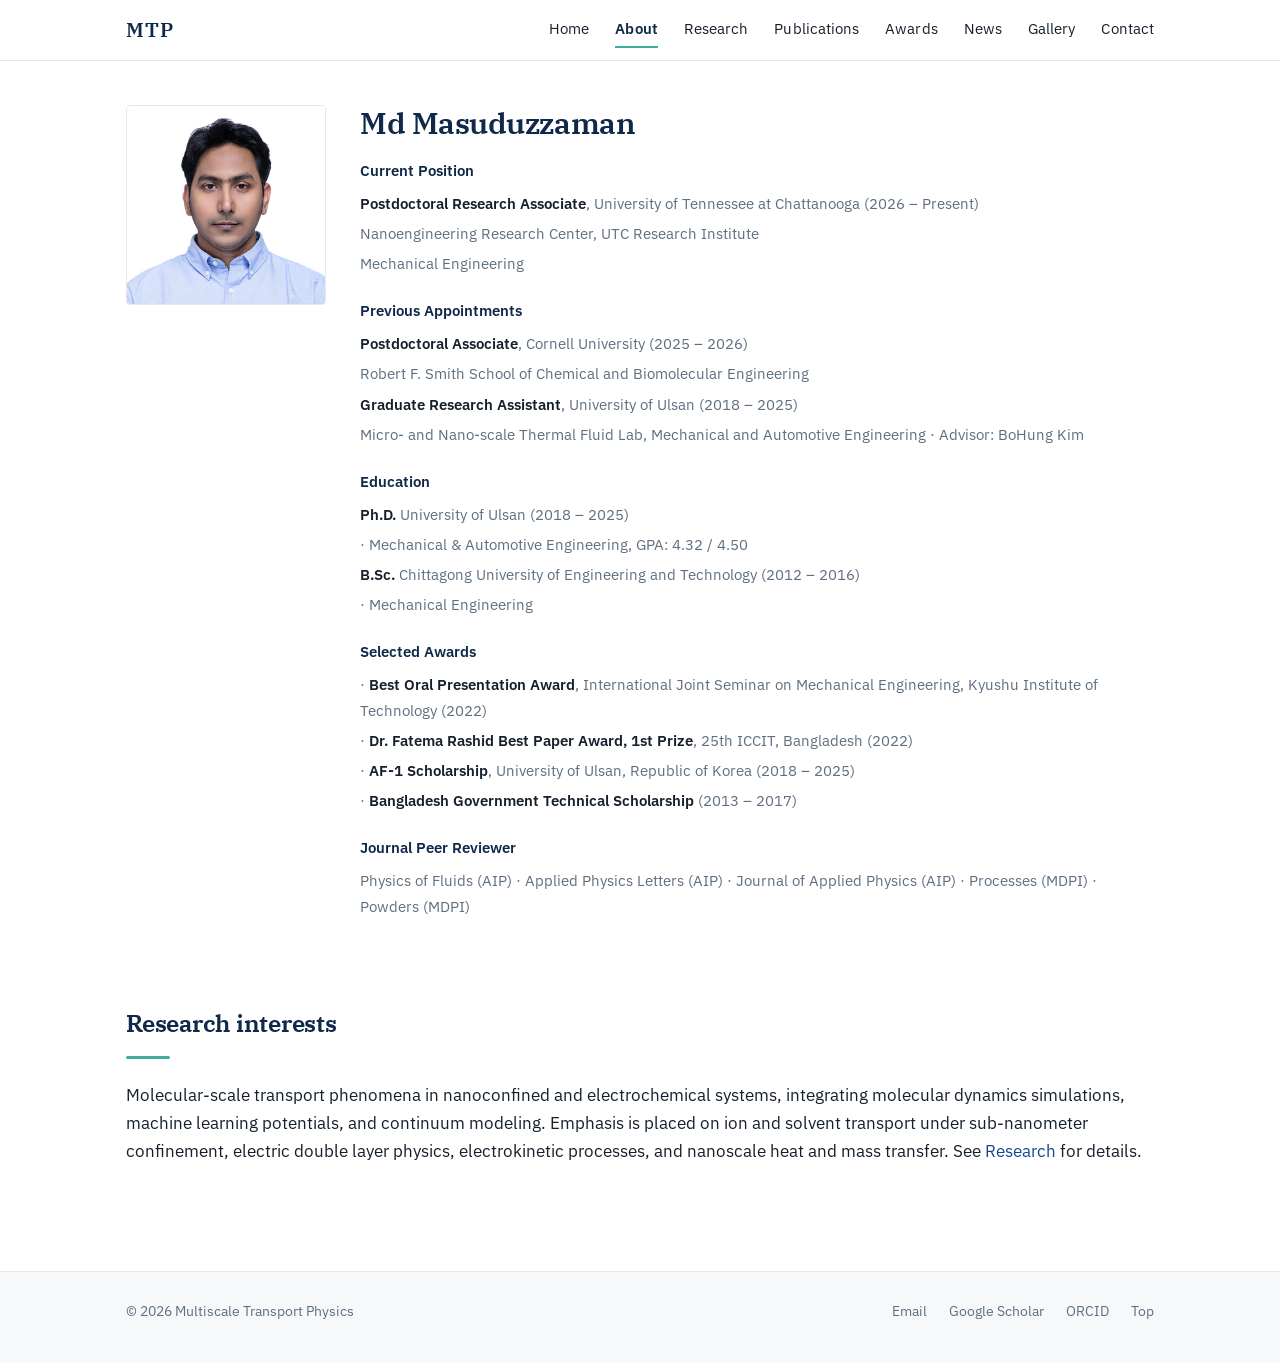
==== about.html @ 547126c2 "Add files via upload" ====
<!DOCTYPE html>
<html lang="en">
<head>
<meta charset="utf-8">
<meta name="viewport" content="width=device-width, initial-scale=1">
<title>About — Md Masuduzzaman</title>
<link rel="preconnect" href="https://fonts.googleapis.com">
<link rel="preconnect" href="https://fonts.gstatic.com" crossorigin>
<link href="https://fonts.googleapis.com/css2?family=IBM+Plex+Mono:wght@400;500&family=IBM+Plex+Sans:wght@400;500;600&family=IBM+Plex+Serif:wght@400;500;600&display=swap" rel="stylesheet">
<link rel="stylesheet" href="assets/style.css">
</head>
<body>

<header class="top">
  <nav>
    <a class="brand" href="index.html">MTP<span>Multiscale Transport Physics</span></a>
    <button id="menuBtn" aria-label="Menu">Menu</button>
    <div class="links" id="navLinks">
      <a href="index.html">Home</a>
      <a class="active" href="about.html">About</a>
      <a href="research.html">Research</a>
      <a href="publications.html">Publications</a>
      <a href="awards.html">Awards</a>
      <a href="news.html">News</a>
      <a href="gallery.html">Gallery</a>
      <a href="contact.html">Contact</a>
    </div>
  </nav>
</header>

<main>
  <div class="profile">
    <img src="images/portrait.jpg" alt="Md Masuduzzaman">
    <div>
      <h1>Md Masuduzzaman</h1>

      <div class="grp">
        <p class="label">Current Position</p>
        <p><b>Postdoctoral Research Associate</b>, University of Tennessee at Chattanooga (2026 – Present)</p>
        <p>Nanoengineering Research Center, UTC Research Institute</p>
        <p>Mechanical Engineering</p>
      </div>

      <div class="grp">
        <p class="label">Previous Appointments</p>
        <p><b>Postdoctoral Associate</b>, Cornell University (2025 – 2026)</p>
        <p>Robert F. Smith School of Chemical and Biomolecular Engineering</p>
        <p><b>Graduate Research Assistant</b>, University of Ulsan (2018 – 2025)</p>
        <p>Micro- and Nano-scale Thermal Fluid Lab, Mechanical and Automotive Engineering · Advisor: BoHung Kim</p>
      </div>

      <div class="grp">
        <p class="label">Education</p>
        <p><b>Ph.D.</b> University of Ulsan (2018 – 2025)</p>
        <p>· Mechanical &amp; Automotive Engineering, GPA: 4.32 / 4.50</p>
        <p><b>B.Sc.</b> Chittagong University of Engineering and Technology (2012 – 2016)</p>
        <p>· Mechanical Engineering</p>
      </div>

      <div class="grp">
        <p class="label">Selected Awards</p>
        <p>· <b>Best Oral Presentation Award</b>, International Joint Seminar on Mechanical Engineering, Kyushu Institute of Technology (2022)</p>
        <p>· <b>Dr. Fatema Rashid Best Paper Award, 1st Prize</b>, 25th ICCIT, Bangladesh (2022)</p>
        <p>· <b>AF-1 Scholarship</b>, University of Ulsan, Republic of Korea (2018 – 2025)</p>
        <p>· <b>Bangladesh Government Technical Scholarship</b> (2013 – 2017)</p>
      </div>

      <div class="grp">
        <p class="label">Journal Peer Reviewer</p>
        <p>Physics of Fluids (AIP) · Applied Physics Letters (AIP) · Journal of Applied Physics (AIP) · Processes (MDPI) · Powders (MDPI)</p>
      </div>
    </div>
  </div>

  <h2>Research interests</h2>
  <p>Molecular-scale transport phenomena in nanoconfined and electrochemical systems, integrating molecular dynamics simulations, machine learning potentials, and continuum modeling. Emphasis is placed on ion and solvent transport under sub-nanometer confinement, electric double layer physics, electrokinetic processes, and nanoscale heat and mass transfer. See <a href="research.html">Research</a> for details.</p>

</main>

<footer>
  <div class="fwrap">
    <span>© <span class="yr"></span> Multiscale Transport Physics</span>
    <a href="mailto:md-masuduzzaman@utc.edu">Email</a>
    <a href="https://scholar.google.com/citations?user=24VWKvkAAAAJ&hl=en">Google Scholar</a>
    <a href="https://orcid.org/0000-0002-1301-1601">ORCID</a>
    <a href="#">Top</a>
  </div>
</footer>

<script src="assets/site.js"></script>
</body>
</html>
---- assets/style.css ----
:root{
  --navy:#10294a;
  --ink:#16202c;
  --muted:#5f6f80;
  --line:#e4e8ed;
  --bg:#ffffff;
  --soft:#f6f8fa;
  --gold:#e8a020;
  --teal:#3fae9f;
  --link:#14498f;
  --maxw:1080px;
  --pad:26px;
}
*{box-sizing:border-box}
html{scroll-behavior:smooth}
body{margin:0;background:var(--bg);color:var(--ink);
  font-family:"IBM Plex Sans",system-ui,-apple-system,sans-serif;
  font-size:16.5px;line-height:1.7;-webkit-font-smoothing:antialiased}
a{color:var(--link);text-decoration:none}
a:hover{text-decoration:underline}
a:focus-visible,button:focus-visible{outline:2px solid var(--gold);outline-offset:3px}
img{max-width:100%;height:auto;display:block}

/* ================= header ================= */
header.top{position:sticky;top:0;z-index:40;background:rgba(255,255,255,.95);
  backdrop-filter:blur(10px);border-bottom:1px solid var(--line)}
nav{max-width:var(--maxw);margin:0 auto;padding:0 var(--pad);
  display:flex;align-items:center;gap:30px;min-height:60px}
nav .brand{margin-right:auto;color:var(--navy);font-family:"IBM Plex Serif",serif;
  font-weight:600;font-size:20px;letter-spacing:.04em}
nav .brand:hover{text-decoration:none}
nav .brand span{display:none}
nav .links{display:flex;gap:26px;flex-wrap:wrap}
nav .links a{font-size:14.5px;color:var(--ink);padding:5px 0;
  border-bottom:2px solid transparent;letter-spacing:.005em}
nav .links a:hover{color:var(--navy);text-decoration:none;border-bottom-color:var(--line)}
nav .links a.active{color:var(--navy);font-weight:600;border-bottom-color:var(--teal)}
#menuBtn{display:none;background:none;border:1px solid var(--line);border-radius:4px;
  color:var(--ink);padding:6px 12px;font-size:13px;cursor:pointer}
@media(max-width:860px){
  nav{flex-wrap:wrap;padding-bottom:8px}
  #menuBtn{display:block}
  nav .links{display:none;width:100%;flex-direction:column;gap:0;padding:4px 0 8px}
  nav .links.open{display:flex}
  nav .links a{padding:10px 0;border-bottom:1px solid var(--line)}
}

/* ================= hero ================= */
.hero{background:var(--bg);padding:64px 0 18px;text-align:center}
.hero .inner{max-width:900px;margin:0 auto;padding:0 var(--pad)}
.hero h1{font-size:clamp(1.9rem,5vw,3.1rem);font-weight:700;color:var(--navy);
  margin:0;letter-spacing:-.02em;line-height:1.15}
.hero .canvaswrap{margin:14px auto 0;max-width:640px}
.hero canvas{width:100%;height:190px;display:block;cursor:crosshair;touch-action:none}
@media(max-width:600px){.hero canvas{height:130px}}
.hero .divider{width:52px;height:3px;background:var(--teal);margin:18px auto 26px;
  border-radius:2px}
.hero .tagline{font-size:1.12rem;color:var(--muted);max-width:44ch;margin:0 auto;
  line-height:1.7}

/* ================= sections ================= */
main{max-width:var(--maxw);margin:0 auto;padding:0 var(--pad) 90px}
.page-head{padding:52px 0 28px;border-bottom:1px solid var(--line)}
.eyebrow{font-size:12.5px;letter-spacing:.18em;text-transform:uppercase;
  color:var(--teal);margin:0 0 12px;font-weight:600}
h1,h2,h3,h4{font-family:"IBM Plex Serif",serif;color:var(--navy)}
h1{font-size:clamp(1.9rem,4.4vw,2.6rem);font-weight:600;line-height:1.16;
  letter-spacing:-.015em;margin:0 0 16px}
h2{font-size:1.5rem;font-weight:600;margin:54px 0 0;letter-spacing:-.01em}
h2::after{content:"";display:block;width:44px;height:3px;background:var(--teal);margin:12px 0 22px;border-radius:2px}
h3{font-size:1.05rem;font-weight:600;margin:38px 0 14px;color:var(--ink)}
h4{font-size:1.05rem;font-weight:600;margin:0 0 8px}
.page-head h1{margin-top:0}
p{margin:0 0 16px}
.sub{color:var(--muted)}
.lede{font-size:1.1rem;color:var(--muted);margin:0;max-width:68ch}
.intro{max-width:70ch;padding:52px 0 0}
.intro p{font-size:1.1rem;color:var(--muted)}

/* ================= cards ================= */
.cards{display:grid;grid-template-columns:repeat(auto-fit,minmax(270px,1fr));gap:20px}
.card{border:1px solid var(--line);border-radius:8px;padding:26px;background:var(--bg);
  box-shadow:0 1px 2px rgba(16,41,74,.04);transition:box-shadow .18s ease,transform .18s ease}
.card:hover{box-shadow:0 6px 20px rgba(16,41,74,.08);transform:translateY(-2px)}
.card p{font-size:.95rem;color:var(--muted);margin:0}
.card img{border-radius:2px;margin:0 0 14px}
.card img.coverimg{aspect-ratio:3/4;object-fit:contain;background:#f2f5f8;border-radius:4px}
.tag{display:inline-block;font-size:11px;letter-spacing:.12em;text-transform:uppercase;
  color:var(--muted);margin-bottom:6px}

/* ================= lists ================= */
ul.plain{list-style:none;padding:0;margin:0}
ul.plain li{padding:18px 0;border-bottom:1px solid var(--line);font-size:.97rem}
ul.plain li:last-child{border-bottom:0}
ul.bul{padding-left:20px;margin:0 0 16px}
ul.bul li{margin-bottom:10px}
.authors{color:var(--muted)}
.venue{font-weight:600;color:var(--navy)}

ul.pubs li{display:grid;grid-template-columns:180px 1fr;gap:24px;align-items:start}
ul.pubs img{border:1px solid var(--line);border-radius:3px;background:#fff;
  width:100%;aspect-ratio:4/3;object-fit:contain;padding:7px}
@media(max-width:620px){ul.pubs li{grid-template-columns:1fr}ul.pubs img{max-width:300px}}

.news li{display:grid;grid-template-columns:130px 1fr;gap:18px}
.news .date{font-size:12.5px;letter-spacing:.06em;text-transform:uppercase;
  color:var(--teal);font-weight:600;padding-top:3px}
@media(max-width:620px){.news li{grid-template-columns:1fr;gap:4px}}

/* ================= timeline ================= */
.role{border-left:3px solid var(--line);padding:0 0 28px 24px;position:relative}
.role::before{content:"";position:absolute;left:-7px;top:9px;width:11px;height:11px;
  border-radius:50%;background:var(--teal)}
.role .when{font-size:12.5px;letter-spacing:.06em;text-transform:uppercase;
  color:var(--muted);font-weight:500}
.role .what{font-weight:600;color:var(--navy);margin:3px 0 2px}
.role .where{color:var(--muted);font-size:.95rem}

/* ================= media blocks ================= */
.lead{display:grid;grid-template-columns:190px 1fr;gap:28px;align-items:start}
.lead img{border:1px solid var(--line);border-radius:3px;width:100%;
  aspect-ratio:1/1;object-fit:cover}
@media(max-width:620px){.lead{grid-template-columns:1fr}.lead img{max-width:210px}}

.grid{display:grid;grid-template-columns:repeat(auto-fill,minmax(240px,1fr));gap:18px}
.grid figure{margin:0}
.grid img{border:1px solid var(--line);border-radius:3px;aspect-ratio:4/3;
  object-fit:contain;background:#fff;padding:7px}
.grid figcaption{font-size:.85rem;color:var(--muted);margin-top:8px}
.wide{border:1px solid var(--line);border-radius:3px;background:#fff;padding:10px}

.videos{display:grid;grid-template-columns:repeat(auto-fill,minmax(310px,1fr));gap:20px}
.videos figure{margin:0}
.videos .frame{position:relative;padding-top:56.25%;border:1px solid var(--line);
  border-radius:8px;overflow:hidden;background:#eef2f6}
.videos iframe{position:absolute;inset:0;width:100%;height:100%;border:0}
.videos figcaption{font-size:.85rem;color:var(--muted);margin-top:8px}

/* ================= panels ================= */
.panel{background:var(--soft);border:1px solid var(--line);border-left:3px solid var(--teal);
  border-radius:8px;padding:26px}
.panel .row{display:grid;grid-template-columns:130px 1fr;gap:14px;padding:8px 0;font-size:.96rem}
.panel .row b{color:var(--muted);font-size:12px;letter-spacing:.1em;
  text-transform:uppercase;font-weight:500;padding-top:4px}
@media(max-width:560px){.panel .row{grid-template-columns:1fr;gap:2px}}
.quote{font-family:"IBM Plex Serif",serif;font-size:1.1rem;font-style:italic;
  color:var(--muted);border-left:3px solid var(--teal);padding-left:20px;margin:48px 0 0}
.quote cite{display:block;font-style:normal;font-size:.82rem;
  font-family:"IBM Plex Sans",sans-serif;margin-top:8px;letter-spacing:.06em}

/* ================= footer ================= */
footer{border-top:1px solid var(--line);background:var(--soft)}
footer .fwrap{max-width:var(--maxw);margin:0 auto;padding:28px var(--pad) 40px;
  display:flex;gap:22px;flex-wrap:wrap;align-items:center;font-size:13.5px;color:var(--muted)}
footer .fwrap span:first-child{margin-right:auto}
footer a{color:var(--muted)}
footer a:hover{color:var(--navy)}

/* ================= journal logo strip ================= */
.logos{display:grid;grid-template-columns:repeat(5,1fr);gap:22px 30px;
  align-items:center;justify-items:center;margin:10px auto 30px;max-width:900px}
.logos a{display:flex;align-items:center;justify-content:center;height:62px;width:100%;
  transition:transform .18s ease}
.logos a:hover{transform:scale(1.06);text-decoration:none}
.logos img{max-height:50px;max-width:100%;width:auto;object-fit:contain}
@media(max-width:860px){.logos{grid-template-columns:repeat(3,1fr)}}
@media(max-width:520px){.logos{grid-template-columns:repeat(2,1fr)}
  .logos a{height:52px}.logos img{max-height:42px}}
.center-block{text-align:center}
.center-block h1,.center-block h2{text-align:center}
.center-block h2::after{margin-left:auto;margin-right:auto}
.scholar{display:inline-flex;align-items:center;gap:9px;font-size:1.02rem;
  border:1px solid var(--line);border-radius:999px;padding:9px 20px;color:var(--navy)}
.scholar:hover{text-decoration:none;border-color:var(--teal);background:var(--soft)}

/* ================= profile (people style) ================= */
.profile{display:grid;grid-template-columns:200px 1fr;gap:34px;align-items:start;
  padding:44px 0 8px}
.profile>img{border:1px solid var(--line);border-radius:4px;width:100%;
  aspect-ratio:1/1;object-fit:cover}
.profile h1{font-size:1.9rem;margin:0 0 18px}
.profile .grp{margin:0 0 22px}
.profile .grp .label{font-weight:600;color:var(--navy);font-size:.95rem;
  margin:0 0 6px;font-family:"IBM Plex Sans",sans-serif}
.profile .grp p{margin:0 0 4px;font-size:.96rem;color:var(--muted)}
.profile .grp p b{color:var(--ink);font-weight:600}
@media(max-width:660px){.profile{grid-template-columns:1fr;gap:22px}
  .profile>img{max-width:200px}}
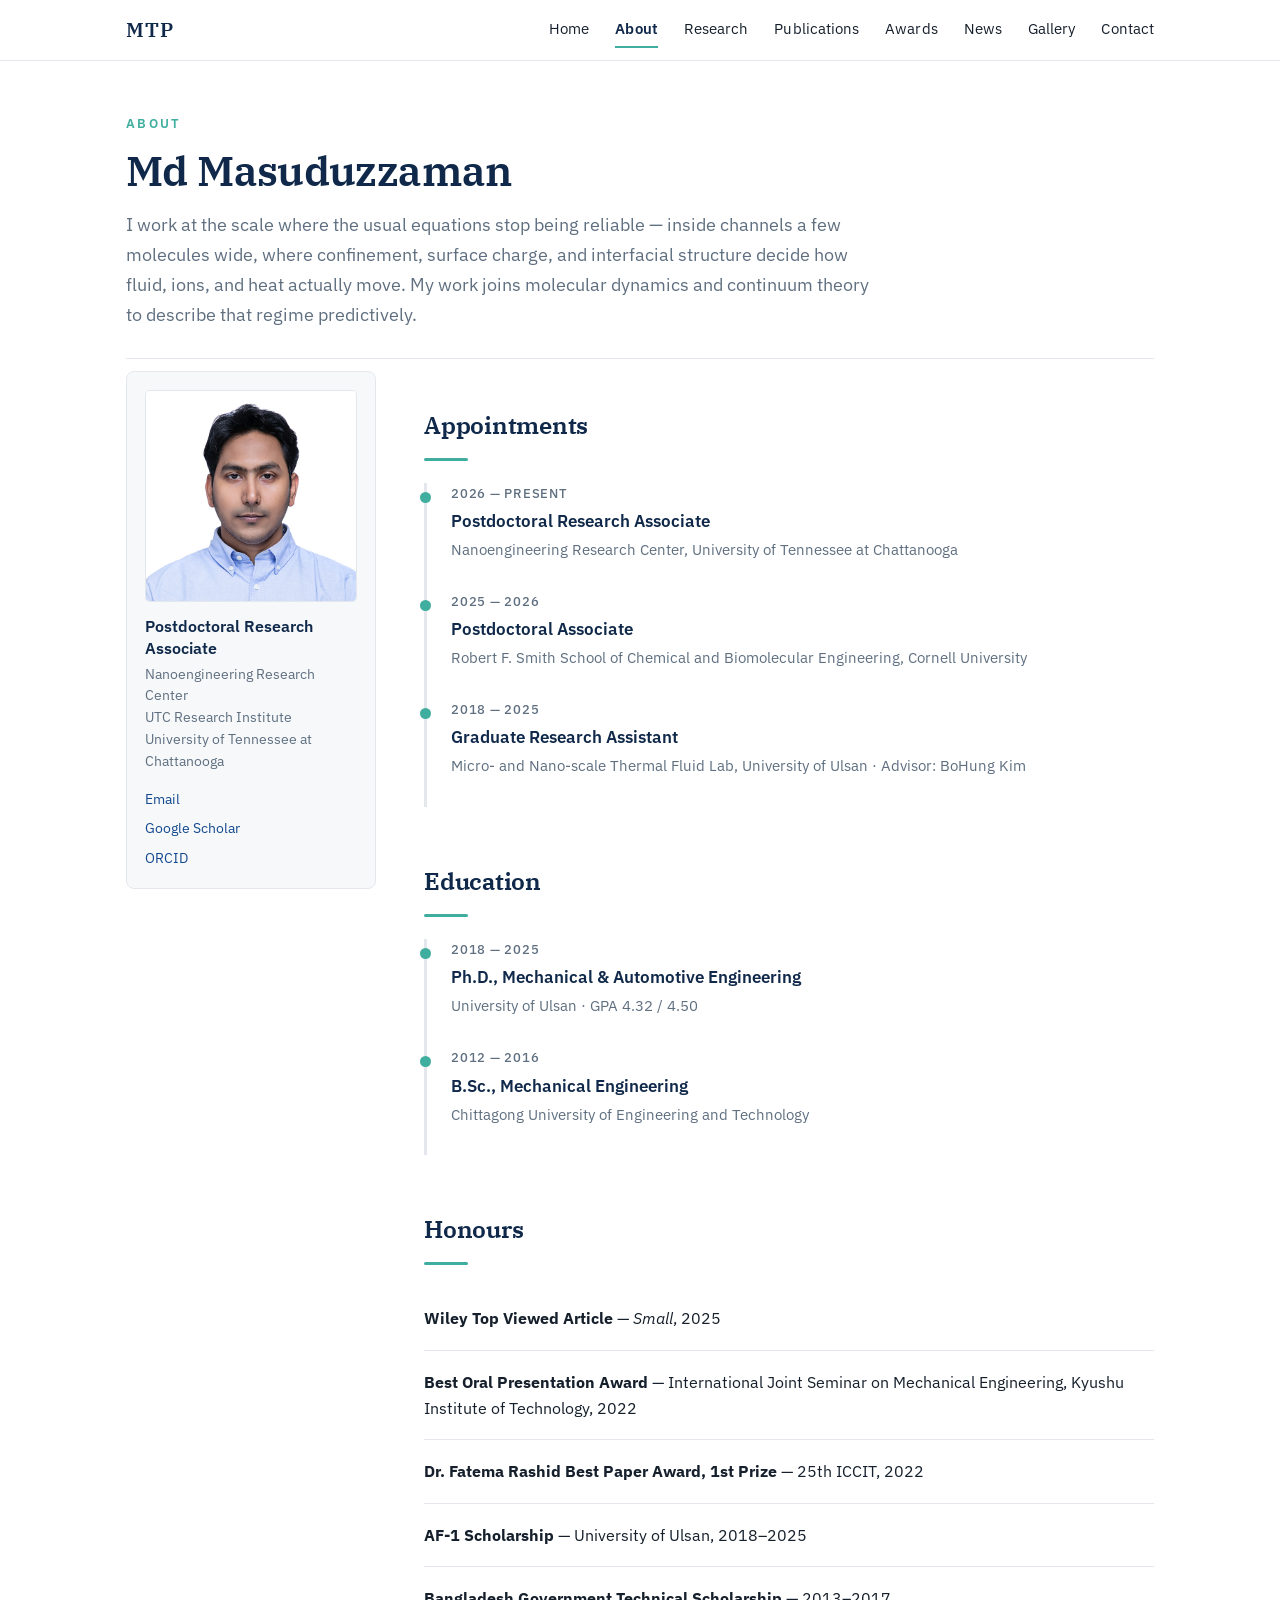
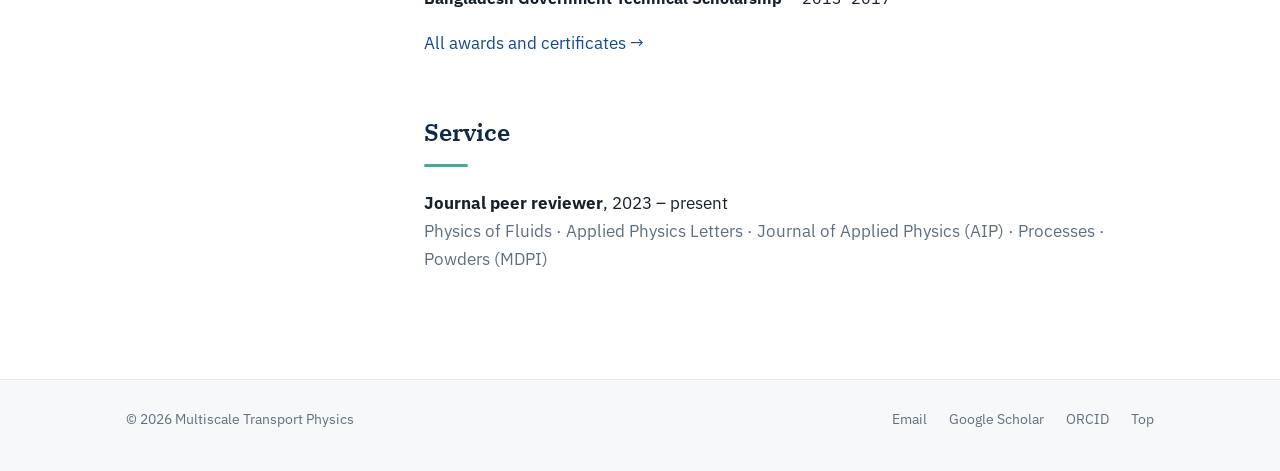
==== commit 37b48f67: "Add files via upload" ====
--- a/about.html
+++ b/about.html
@@ -29,51 +29,69 @@
 </header>
 
 <main>
-  <div class="profile">
-    <img src="images/portrait.jpg" alt="Md Masuduzzaman">
+  <div class="page-head">
+    <p class="eyebrow">About</p>
+    <h1>Md Masuduzzaman</h1>
+    <p class="lede">I work at the scale where the usual equations stop being reliable — inside channels a few molecules wide, where confinement, surface charge, and interfacial structure decide how fluid, ions, and heat actually move. My work joins molecular dynamics and continuum theory to describe that regime predictively.</p>
+  </div>
+
+  <div class="bio">
+    <aside class="idcard">
+      <img src="images/portrait.jpg" alt="Md Masuduzzaman">
+      <p class="pos">Postdoctoral Research Associate</p>
+      <p class="org">Nanoengineering Research Center<br>UTC Research Institute<br>University of Tennessee at Chattanooga</p>
+      <p class="links">
+        <a href="mailto:md-masuduzzaman@utc.edu">Email</a>
+        <a href="https://scholar.google.com/citations?user=24VWKvkAAAAJ&hl=en">Google Scholar</a>
+        <a href="https://orcid.org/0000-0002-1301-1601">ORCID</a>
+      </p>
+    </aside>
+
     <div>
-      <h1>Md Masuduzzaman</h1>
-
-      <div class="grp">
-        <p class="label">Current Position</p>
-        <p><b>Postdoctoral Research Associate</b>, University of Tennessee at Chattanooga (2026 – Present)</p>
-        <p>Nanoengineering Research Center, UTC Research Institute</p>
-        <p>Mechanical Engineering</p>
+      <h2>Appointments</h2>
+      <div class="role">
+        <div class="when">2026 — Present</div>
+        <div class="what">Postdoctoral Research Associate</div>
+        <div class="where">Nanoengineering Research Center, University of Tennessee at Chattanooga</div>
+      </div>
+      <div class="role">
+        <div class="when">2025 — 2026</div>
+        <div class="what">Postdoctoral Associate</div>
+        <div class="where">Robert F. Smith School of Chemical and Biomolecular Engineering, Cornell University</div>
+      </div>
+      <div class="role">
+        <div class="when">2018 — 2025</div>
+        <div class="what">Graduate Research Assistant</div>
+        <div class="where">Micro- and Nano-scale Thermal Fluid Lab, University of Ulsan · Advisor: BoHung Kim</div>
       </div>
 
-      <div class="grp">
-        <p class="label">Previous Appointments</p>
-        <p><b>Postdoctoral Associate</b>, Cornell University (2025 – 2026)</p>
-        <p>Robert F. Smith School of Chemical and Biomolecular Engineering</p>
-        <p><b>Graduate Research Assistant</b>, University of Ulsan (2018 – 2025)</p>
-        <p>Micro- and Nano-scale Thermal Fluid Lab, Mechanical and Automotive Engineering · Advisor: BoHung Kim</p>
+      <h2>Education</h2>
+      <div class="role">
+        <div class="when">2018 — 2025</div>
+        <div class="what">Ph.D., Mechanical &amp; Automotive Engineering</div>
+        <div class="where">University of Ulsan · GPA 4.32 / 4.50</div>
+      </div>
+      <div class="role">
+        <div class="when">2012 — 2016</div>
+        <div class="what">B.Sc., Mechanical Engineering</div>
+        <div class="where">Chittagong University of Engineering and Technology</div>
       </div>
 
-      <div class="grp">
-        <p class="label">Education</p>
-        <p><b>Ph.D.</b> University of Ulsan (2018 – 2025)</p>
-        <p>· Mechanical &amp; Automotive Engineering, GPA: 4.32 / 4.50</p>
-        <p><b>B.Sc.</b> Chittagong University of Engineering and Technology (2012 – 2016)</p>
-        <p>· Mechanical Engineering</p>
-      </div>
+      <h2>Honours</h2>
+      <ul class="plain">
+        <li><strong>Wiley Top Viewed Article</strong> — <em>Small</em>, 2025</li>
+        <li><strong>Best Oral Presentation Award</strong> — International Joint Seminar on Mechanical Engineering, Kyushu Institute of Technology, 2022</li>
+        <li><strong>Dr. Fatema Rashid Best Paper Award, 1st Prize</strong> — 25th ICCIT, 2022</li>
+        <li><strong>AF-1 Scholarship</strong> — University of Ulsan, 2018–2025</li>
+        <li><strong>Bangladesh Government Technical Scholarship</strong> — 2013–2017</li>
+      </ul>
+      <p><a href="awards.html">All awards and certificates →</a></p>
 
-      <div class="grp">
-        <p class="label">Selected Awards</p>
-        <p>· <b>Best Oral Presentation Award</b>, International Joint Seminar on Mechanical Engineering, Kyushu Institute of Technology (2022)</p>
-        <p>· <b>Dr. Fatema Rashid Best Paper Award, 1st Prize</b>, 25th ICCIT, Bangladesh (2022)</p>
-        <p>· <b>AF-1 Scholarship</b>, University of Ulsan, Republic of Korea (2018 – 2025)</p>
-        <p>· <b>Bangladesh Government Technical Scholarship</b> (2013 – 2017)</p>
-      </div>
-
-      <div class="grp">
-        <p class="label">Journal Peer Reviewer</p>
-        <p>Physics of Fluids (AIP) · Applied Physics Letters (AIP) · Journal of Applied Physics (AIP) · Processes (MDPI) · Powders (MDPI)</p>
-      </div>
+      <h2>Service</h2>
+      <p><strong>Journal peer reviewer</strong>, 2023 – present<br>
+      <span class="sub">Physics of Fluids · Applied Physics Letters · Journal of Applied Physics (AIP) · Processes · Powders (MDPI)</span></p>
     </div>
   </div>
-
-  <h2>Research interests</h2>
-  <p>Molecular-scale transport phenomena in nanoconfined and electrochemical systems, integrating molecular dynamics simulations, machine learning potentials, and continuum modeling. Emphasis is placed on ion and solvent transport under sub-nanometer confinement, electric double layer physics, electrokinetic processes, and nanoscale heat and mass transfer. See <a href="research.html">Research</a> for details.</p>
 
 </main>
 
--- a/assets/style.css
+++ b/assets/style.css
@@ -99,8 +99,11 @@
 
 ul.pubs li{display:grid;grid-template-columns:180px 1fr;gap:24px;align-items:start}
 ul.pubs img{border:1px solid var(--line);border-radius:3px;background:#fff;
-  width:100%;aspect-ratio:4/3;object-fit:contain;padding:7px}
-@media(max-width:620px){ul.pubs li{grid-template-columns:1fr}ul.pubs img{max-width:300px}}
+  width:100%;aspect-ratio:4/3;object-fit:cover;display:block}
+ul.pubs .nofig{display:block;width:100%;aspect-ratio:4/3;border:1px dashed var(--line);
+  border-radius:3px;background:var(--soft)}
+@media(max-width:620px){ul.pubs li{grid-template-columns:1fr}ul.pubs img{max-width:300px}
+  ul.pubs .nofig{display:none}}
 
 .news li{display:grid;grid-template-columns:130px 1fr;gap:18px}
 .news .date{font-size:12.5px;letter-spacing:.06em;text-transform:uppercase;
@@ -125,8 +128,14 @@
 .grid{display:grid;grid-template-columns:repeat(auto-fill,minmax(240px,1fr));gap:18px}
 .grid figure{margin:0}
 .grid img{border:1px solid var(--line);border-radius:3px;aspect-ratio:4/3;
-  object-fit:contain;background:#fff;padding:7px}
-.grid figcaption{font-size:.85rem;color:var(--muted);margin-top:8px}
+  object-fit:cover;background:#fff;width:100%;display:block}
+.grid figcaption{font-size:.88rem;margin-top:10px;line-height:1.45}
+.grid figcaption a{color:var(--ink);font-weight:500;display:block}
+.grid figcaption a:hover{color:var(--link)}
+.grid figcaption .meta{display:block;color:var(--muted);font-size:.8rem;
+  letter-spacing:.03em;margin-top:4px}
+.grid a{display:block}
+.grid a:hover img{border-color:var(--teal)}
 .wide{border:1px solid var(--line);border-radius:3px;background:#fff;padding:10px}
 
 .videos{display:grid;grid-template-columns:repeat(auto-fill,minmax(310px,1fr));gap:20px}
@@ -186,3 +195,20 @@
 .profile .grp p b{color:var(--ink);font-weight:600}
 @media(max-width:660px){.profile{grid-template-columns:1fr;gap:22px}
   .profile>img{max-width:200px}}
+
+/* ================= about page ================= */
+.bio{display:grid;grid-template-columns:250px 1fr;gap:48px;align-items:start;padding-top:12px}
+.bio h2:first-child{margin-top:34px}
+.idcard{position:sticky;top:84px;border:1px solid var(--line);border-radius:8px;
+  padding:18px;background:var(--soft)}
+.idcard img{border-radius:5px;width:100%;aspect-ratio:1/1;object-fit:cover;
+  border:1px solid var(--line);background:#fff}
+.idcard .pos{font-weight:600;color:var(--navy);margin:14px 0 4px;font-size:.97rem;line-height:1.4}
+.idcard .org{color:var(--muted);font-size:.88rem;line-height:1.55;margin:0 0 14px}
+.idcard .links{margin:0;display:flex;flex-direction:column;gap:5px;font-size:.9rem}
+@media(max-width:820px){
+  .bio{grid-template-columns:1fr;gap:28px}
+  .idcard{position:static;display:grid;grid-template-columns:130px 1fr;gap:18px;align-items:start}
+  .idcard img{grid-row:span 3}
+  .idcard .pos{margin-top:0}
+}
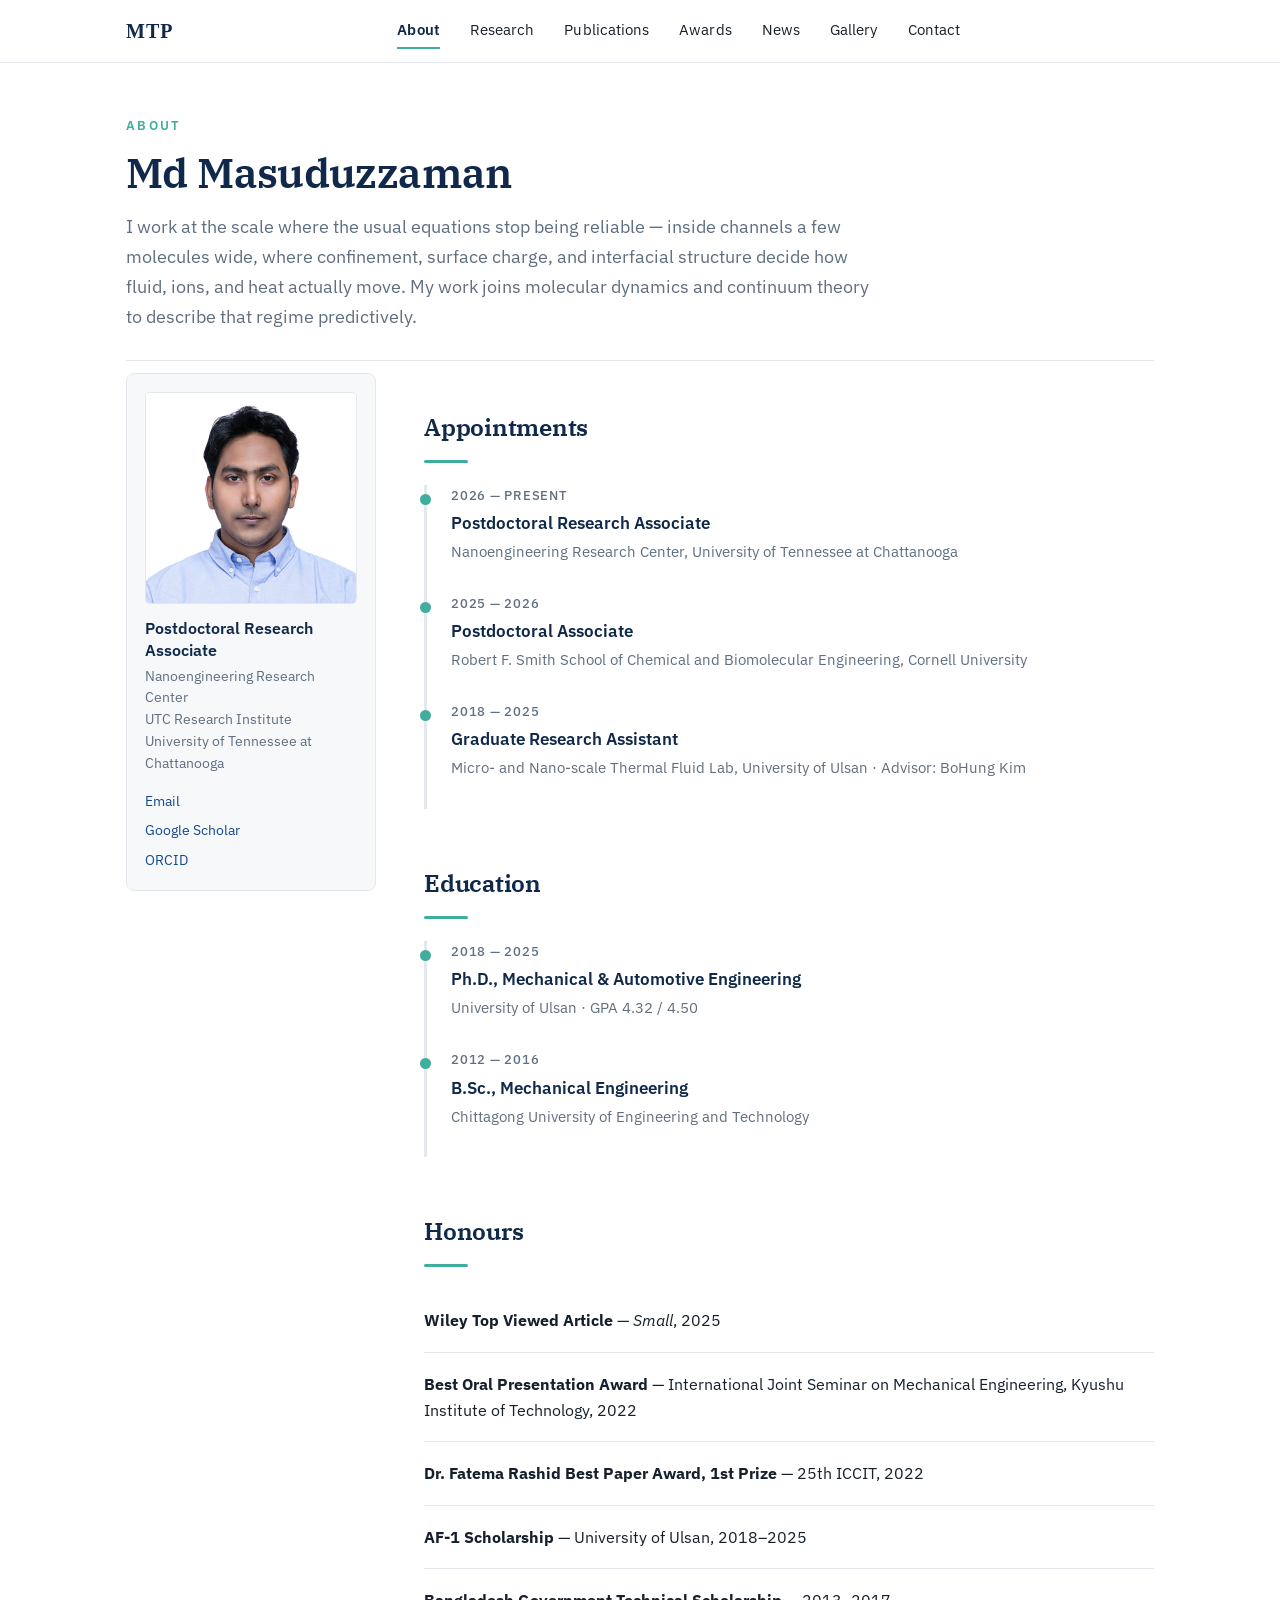
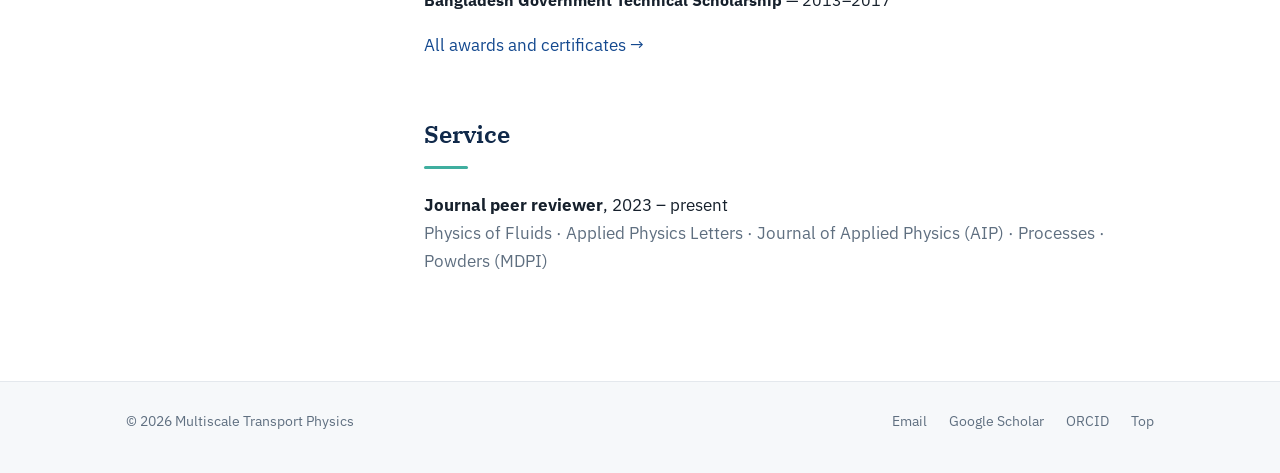
==== commit 874a8af5: "Add files via upload" ====
--- a/about.html
+++ b/about.html
@@ -16,7 +16,6 @@
     <a class="brand" href="index.html">MTP<span>Multiscale Transport Physics</span></a>
     <button id="menuBtn" aria-label="Menu">Menu</button>
     <div class="links" id="navLinks">
-      <a href="index.html">Home</a>
       <a class="active" href="about.html">About</a>
       <a href="research.html">Research</a>
       <a href="publications.html">Publications</a>
--- a/assets/style.css
+++ b/assets/style.css
@@ -25,12 +25,12 @@
 header.top{position:sticky;top:0;z-index:40;background:rgba(255,255,255,.95);
   backdrop-filter:blur(10px);border-bottom:1px solid var(--line)}
 nav{max-width:var(--maxw);margin:0 auto;padding:0 var(--pad);
-  display:flex;align-items:center;gap:30px;min-height:60px}
-nav .brand{margin-right:auto;color:var(--navy);font-family:"IBM Plex Serif",serif;
-  font-weight:600;font-size:20px;letter-spacing:.04em}
+  display:flex;align-items:center;gap:30px;min-height:62px;position:relative}
+nav .brand{color:var(--navy);font-family:"IBM Plex Serif",serif;
+  font-weight:700;font-size:20px;letter-spacing:.05em}
 nav .brand:hover{text-decoration:none}
 nav .brand span{display:none}
-nav .links{display:flex;gap:26px;flex-wrap:wrap}
+nav .links{display:flex;gap:30px;flex-wrap:wrap;margin:0 auto}
 nav .links a{font-size:14.5px;color:var(--ink);padding:5px 0;
   border-bottom:2px solid transparent;letter-spacing:.005em}
 nav .links a:hover{color:var(--navy);text-decoration:none;border-bottom-color:var(--line)}
@@ -129,6 +129,7 @@
 .grid figure{margin:0}
 .grid img{border:1px solid var(--line);border-radius:3px;aspect-ratio:4/3;
   object-fit:cover;background:#fff;width:100%;display:block}
+.grid img.coverfig{aspect-ratio:3/4;object-fit:contain;background:#f2f5f8;padding:8px}
 .grid figcaption{font-size:.88rem;margin-top:10px;line-height:1.45}
 .grid figcaption a{color:var(--ink);font-weight:500;display:block}
 .grid figcaption a:hover{color:var(--link)}
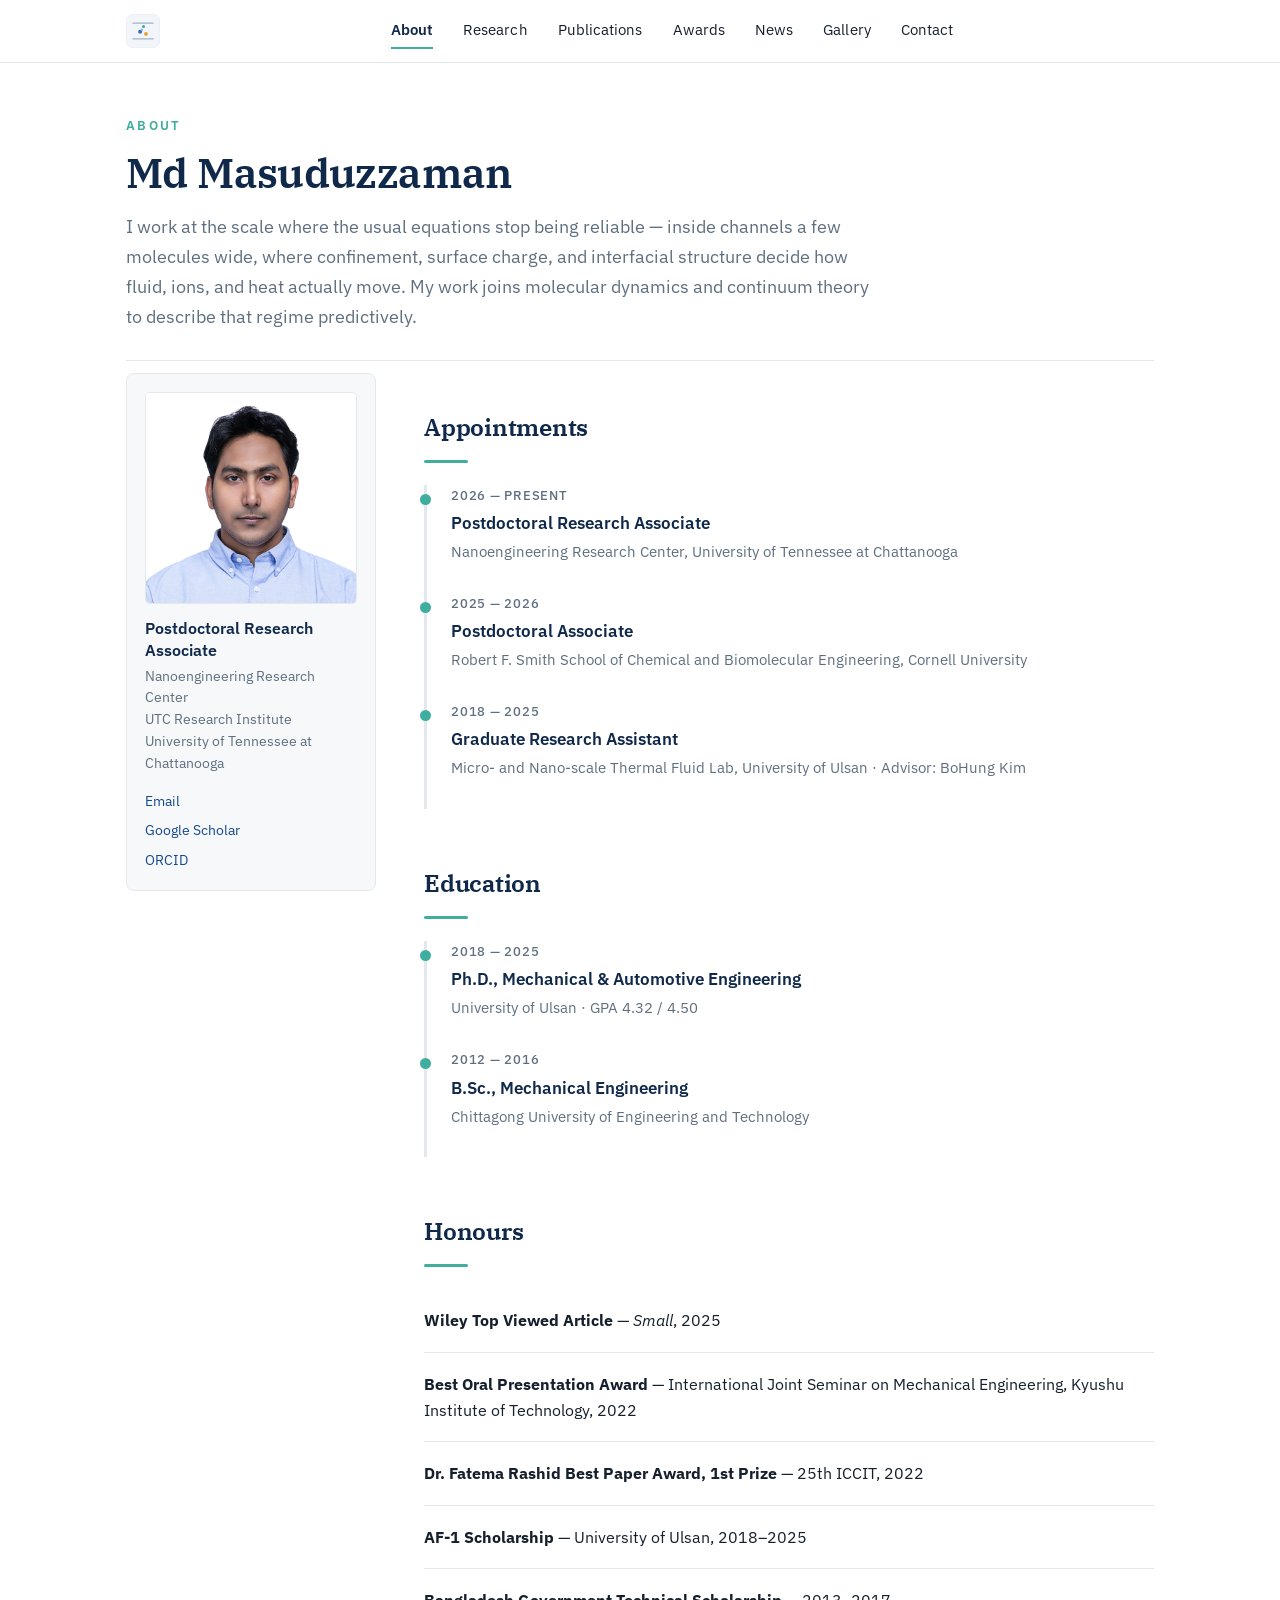
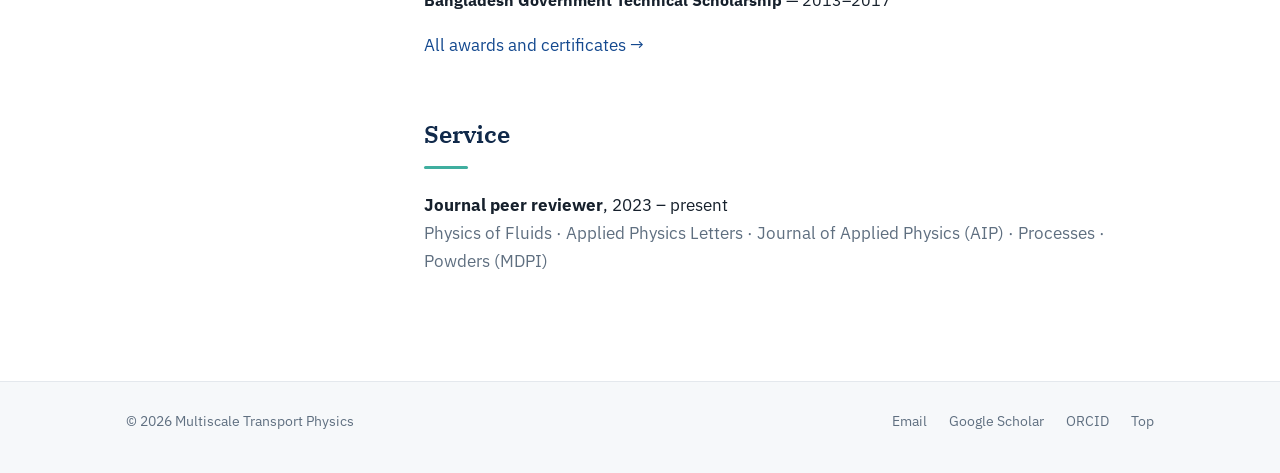
==== commit 8bf13426: "Add files via upload" ====
--- a/about.html
+++ b/about.html
@@ -4,6 +4,10 @@
 <meta charset="utf-8">
 <meta name="viewport" content="width=device-width, initial-scale=1">
 <title>About — Md Masuduzzaman</title>
+<link rel="icon" href="favicon.ico" sizes="any">
+<link rel="icon" href="favicon.svg" type="image/svg+xml">
+<link rel="apple-touch-icon" href="apple-touch-icon.png">
+<meta name="theme-color" content="#10294a">
 <link rel="preconnect" href="https://fonts.googleapis.com">
 <link rel="preconnect" href="https://fonts.gstatic.com" crossorigin>
 <link href="https://fonts.googleapis.com/css2?family=IBM+Plex+Mono:wght@400;500&family=IBM+Plex+Sans:wght@400;500;600&family=IBM+Plex+Serif:wght@400;500;600&display=swap" rel="stylesheet">
@@ -13,7 +17,33 @@
 
 <header class="top">
   <nav>
-    <a class="brand" href="index.html">MTP<span>Multiscale Transport Physics</span></a>
+    <a class="brand" href="index.html">
+<svg class="logo" viewBox="0 0 120 120" xmlns="http://www.w3.org/2000/svg" role="img" aria-label="MTP">
+  <rect x="1" y="1" width="118" height="118" rx="24" fill="#f2f6fa" stroke="#d8e2ec" stroke-width="1.5"/>
+  <rect x="22" y="30" width="76" height="4" rx="2" fill="#9db4cc"/>
+  <rect x="22" y="86" width="76" height="4" rx="2" fill="#9db4cc"/>
+  <clipPath id="mtpch"><rect x="22" y="34" width="76" height="52"/></clipPath>
+  <g clip-path="url(#mtpch)">
+    <circle cx="30" cy="48" r="7" fill="#2f6fd0">
+      <animate attributeName="cx" values="22;98;22" dur="7s" repeatCount="indefinite"/>
+      <animate attributeName="cy" values="48;66;48" dur="3.1s" repeatCount="indefinite"/>
+    </circle>
+    <circle cx="70" cy="70" r="5.5" fill="#3fae9f">
+      <animate attributeName="cx" values="98;22;98" dur="5.4s" repeatCount="indefinite"/>
+      <animate attributeName="cy" values="70;44;70" dur="2.6s" repeatCount="indefinite"/>
+    </circle>
+    <circle cx="55" cy="56" r="6.5" fill="#e8a020">
+      <animate attributeName="cx" values="50;98;22;50" dur="9s" repeatCount="indefinite"/>
+      <animate attributeName="cy" values="56;72;46;56" dur="4.3s" repeatCount="indefinite"/>
+    </circle>
+    <circle cx="40" cy="76" r="4" fill="#7fb2f0">
+      <animate attributeName="cx" values="80;22;80" dur="6.2s" repeatCount="indefinite"/>
+      <animate attributeName="cy" values="76;48;76" dur="3.6s" repeatCount="indefinite"/>
+    </circle>
+  </g>
+</svg>
+      <span class="wordmark">MTP</span>
+    </a>
     <button id="menuBtn" aria-label="Menu">Menu</button>
     <div class="links" id="navLinks">
       <a class="active" href="about.html">About</a>
--- a/assets/style.css
+++ b/assets/style.css
@@ -26,8 +26,12 @@
   backdrop-filter:blur(10px);border-bottom:1px solid var(--line)}
 nav{max-width:var(--maxw);margin:0 auto;padding:0 var(--pad);
   display:flex;align-items:center;gap:30px;min-height:62px;position:relative}
-nav .brand{color:var(--navy);font-family:"IBM Plex Serif",serif;
-  font-weight:700;font-size:20px;letter-spacing:.05em}
+nav .brand{display:flex;align-items:center;gap:11px;color:var(--navy);text-decoration:none}
+nav .brand:hover{text-decoration:none}
+nav .logo{width:34px;height:34px;display:block;flex:0 0 auto}
+nav .wordmark{font-family:"IBM Plex Serif",serif;font-weight:700;font-size:20px;
+  letter-spacing:.05em;line-height:1}
+@media (prefers-reduced-motion:reduce){nav .logo animate{display:none}}
 nav .brand:hover{text-decoration:none}
 nav .brand span{display:none}
 nav .links{display:flex;gap:30px;flex-wrap:wrap;margin:0 auto}
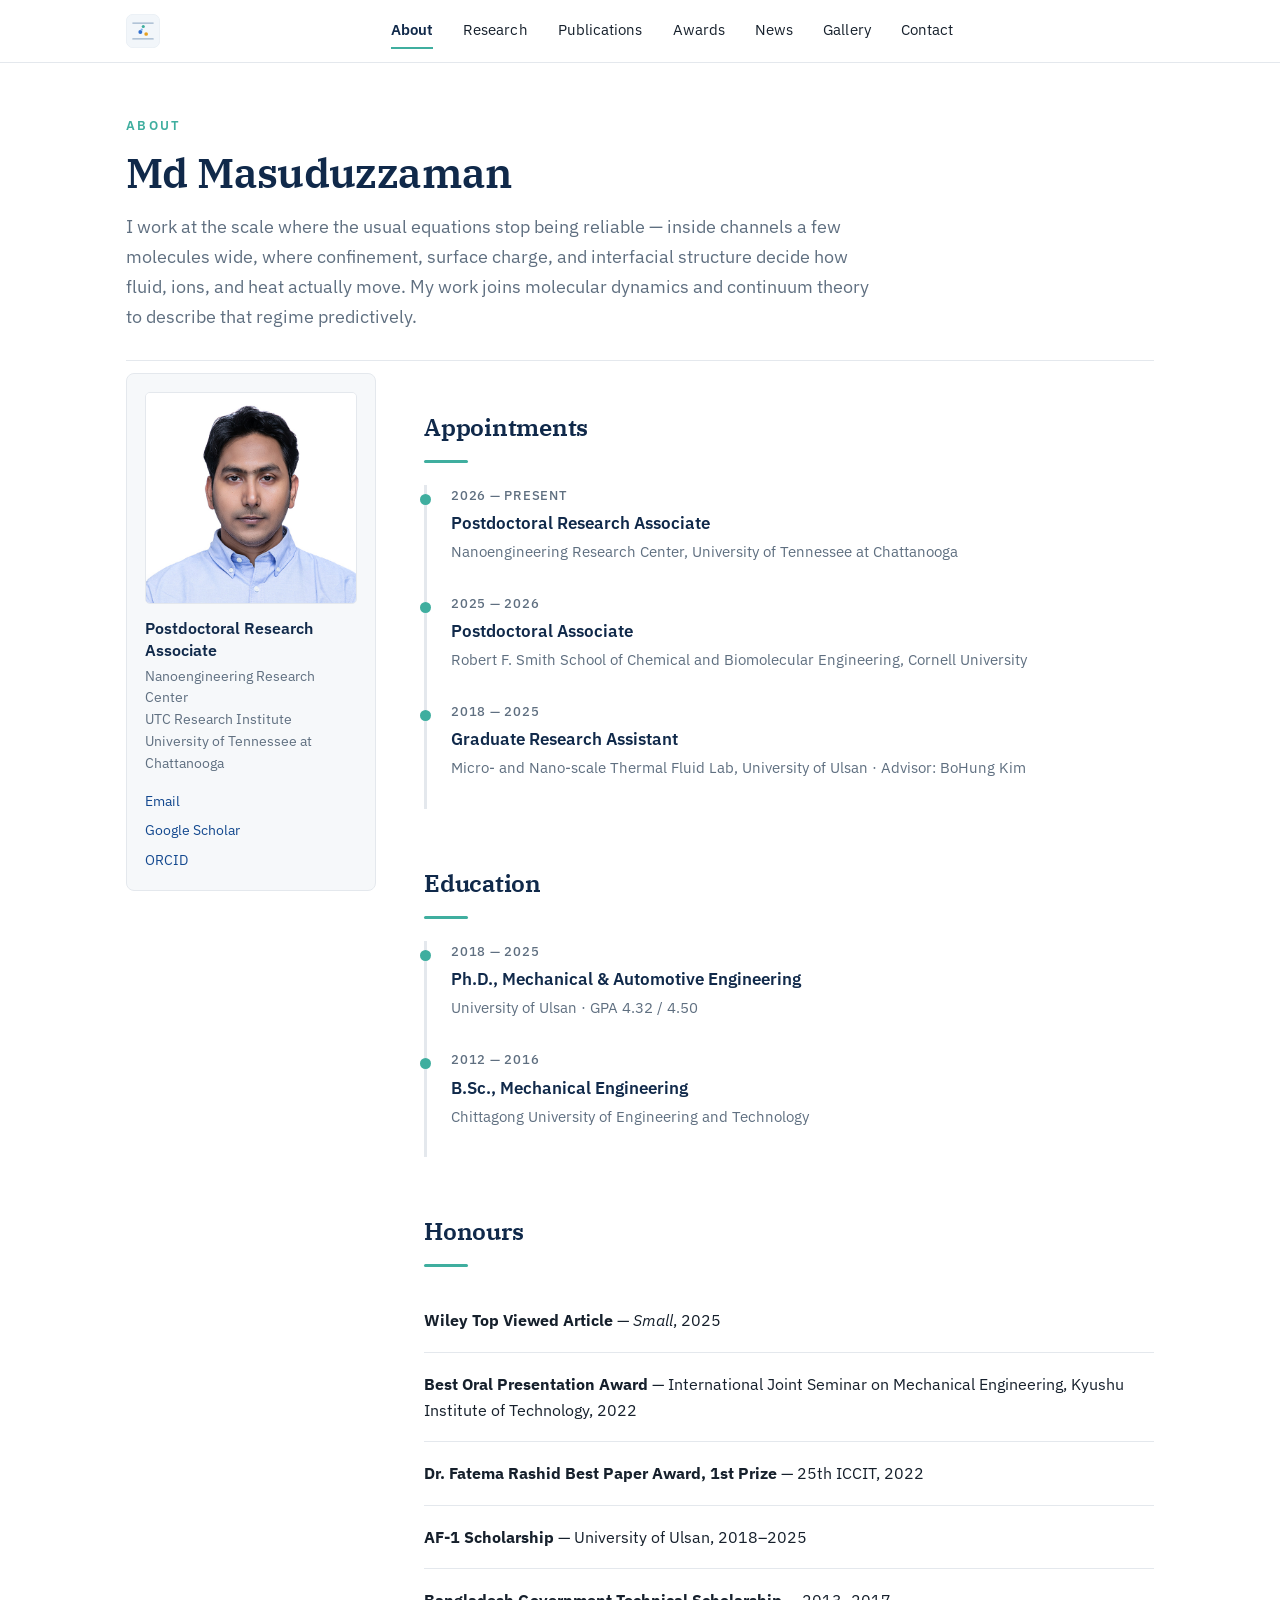
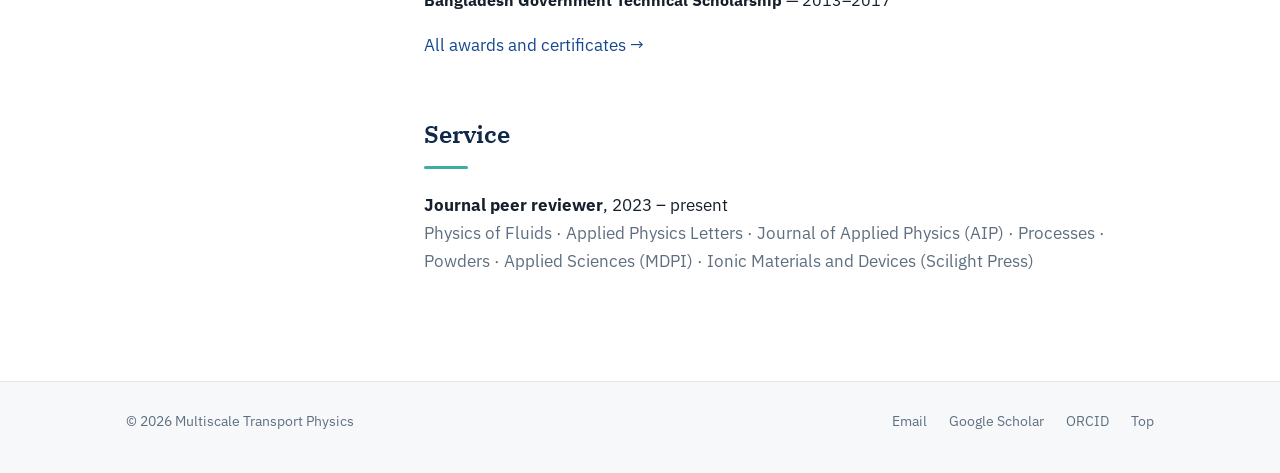
==== commit 342179f5: "Add files via upload" ====
--- a/about.html
+++ b/about.html
@@ -118,7 +118,7 @@
 
       <h2>Service</h2>
       <p><strong>Journal peer reviewer</strong>, 2023 – present<br>
-      <span class="sub">Physics of Fluids · Applied Physics Letters · Journal of Applied Physics (AIP) · Processes · Powders (MDPI)</span></p>
+      <span class="sub">Physics of Fluids · Applied Physics Letters · Journal of Applied Physics (AIP) · Processes · Powders · Applied Sciences (MDPI) · Ionic Materials and Devices (Scilight Press)</span></p>
     </div>
   </div>
 
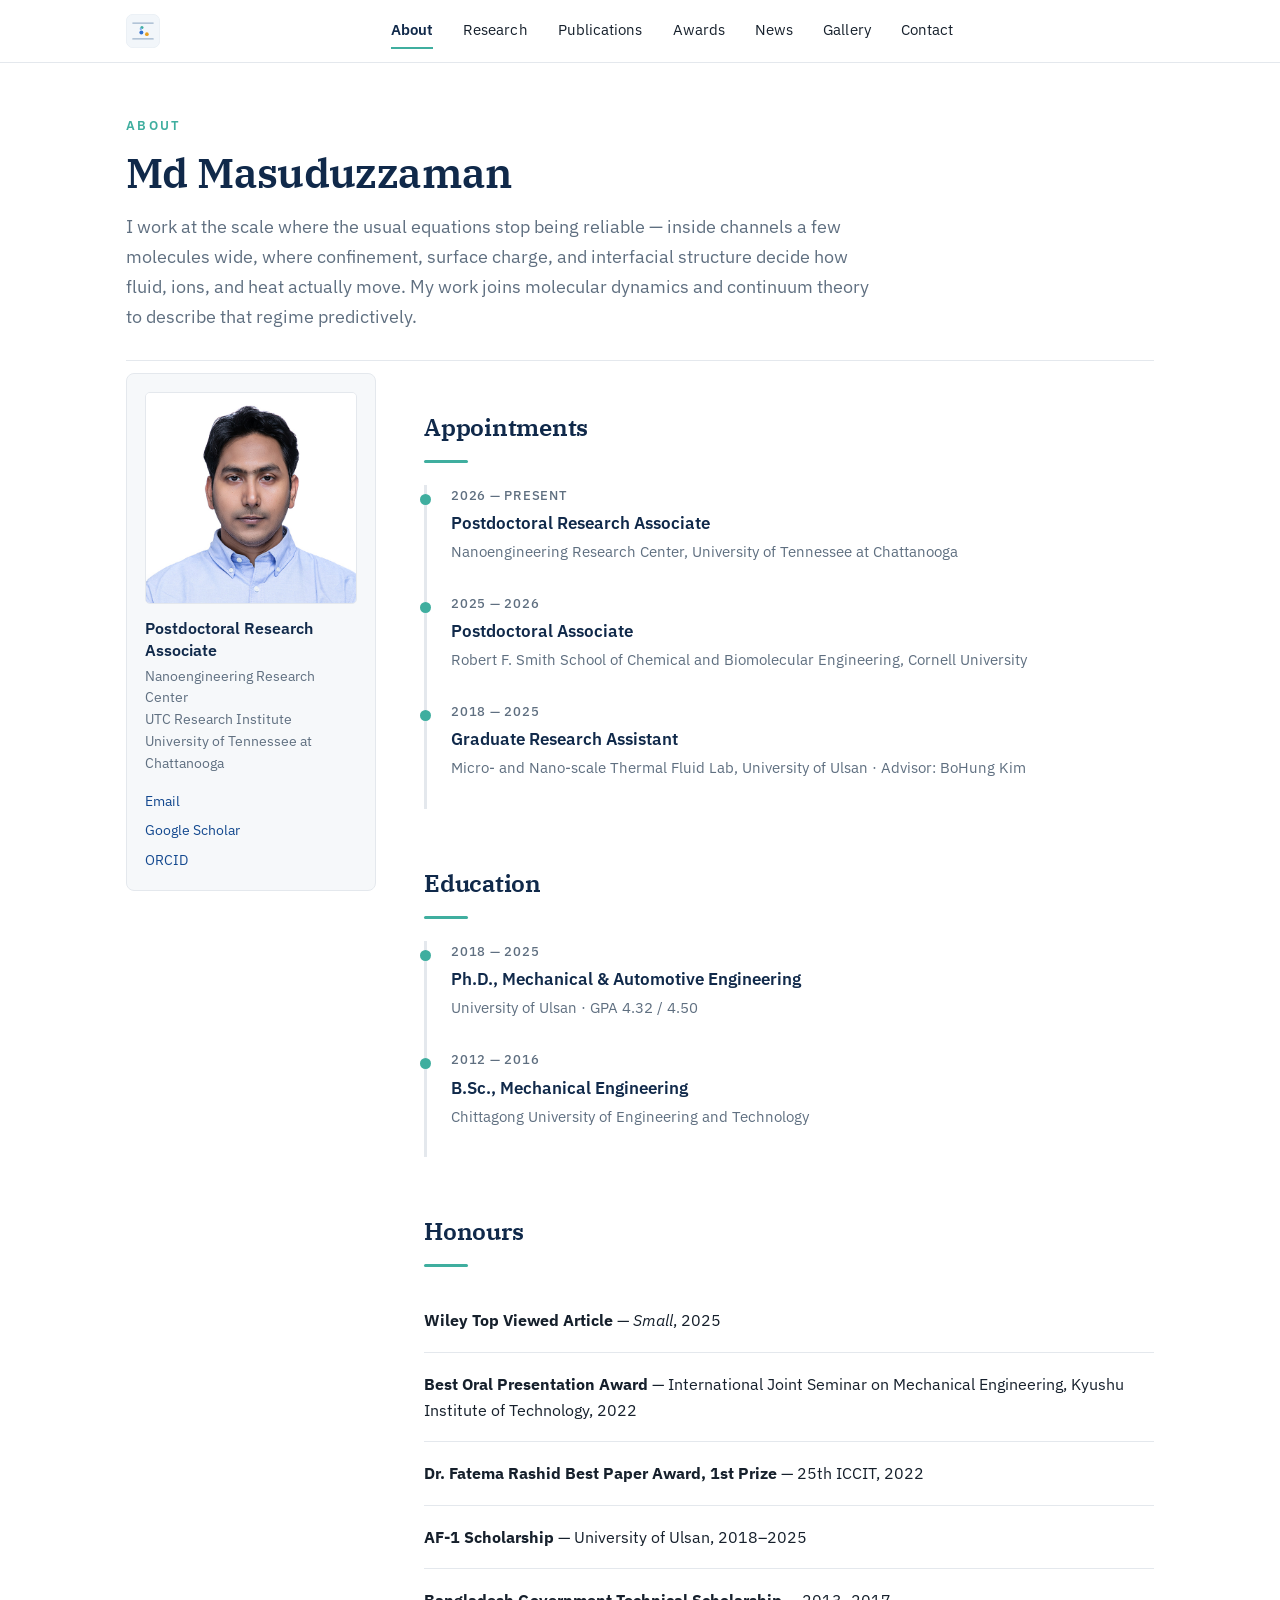
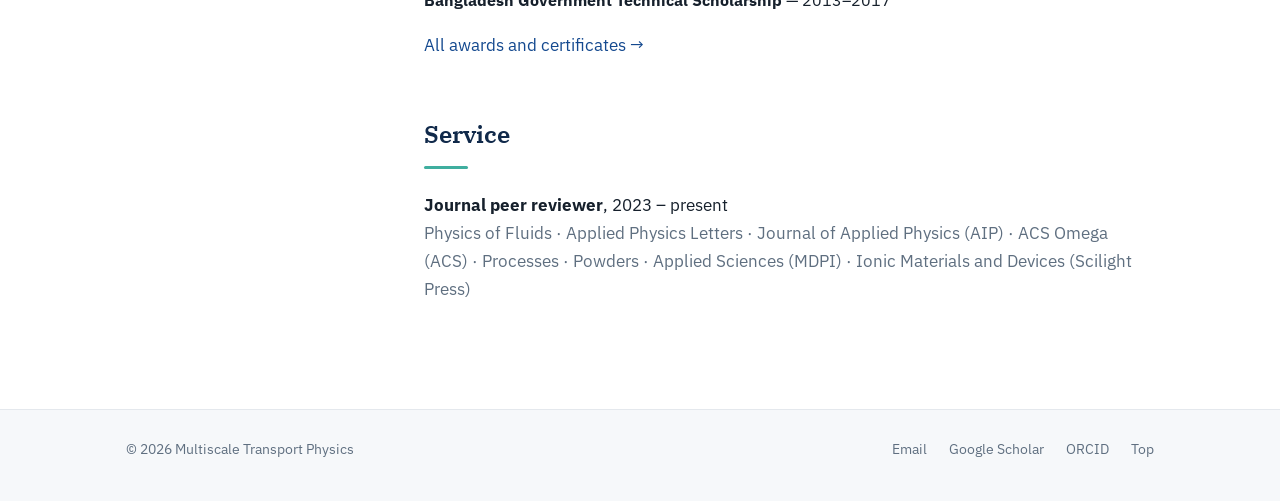
==== commit 82015143: "Add files via upload" ====
--- a/about.html
+++ b/about.html
@@ -118,7 +118,7 @@
 
       <h2>Service</h2>
       <p><strong>Journal peer reviewer</strong>, 2023 – present<br>
-      <span class="sub">Physics of Fluids · Applied Physics Letters · Journal of Applied Physics (AIP) · Processes · Powders · Applied Sciences (MDPI) · Ionic Materials and Devices (Scilight Press)</span></p>
+      <span class="sub">Physics of Fluids · Applied Physics Letters · Journal of Applied Physics (AIP) · ACS Omega (ACS) · Processes · Powders · Applied Sciences (MDPI) · Ionic Materials and Devices (Scilight Press)</span></p>
     </div>
   </div>
 
